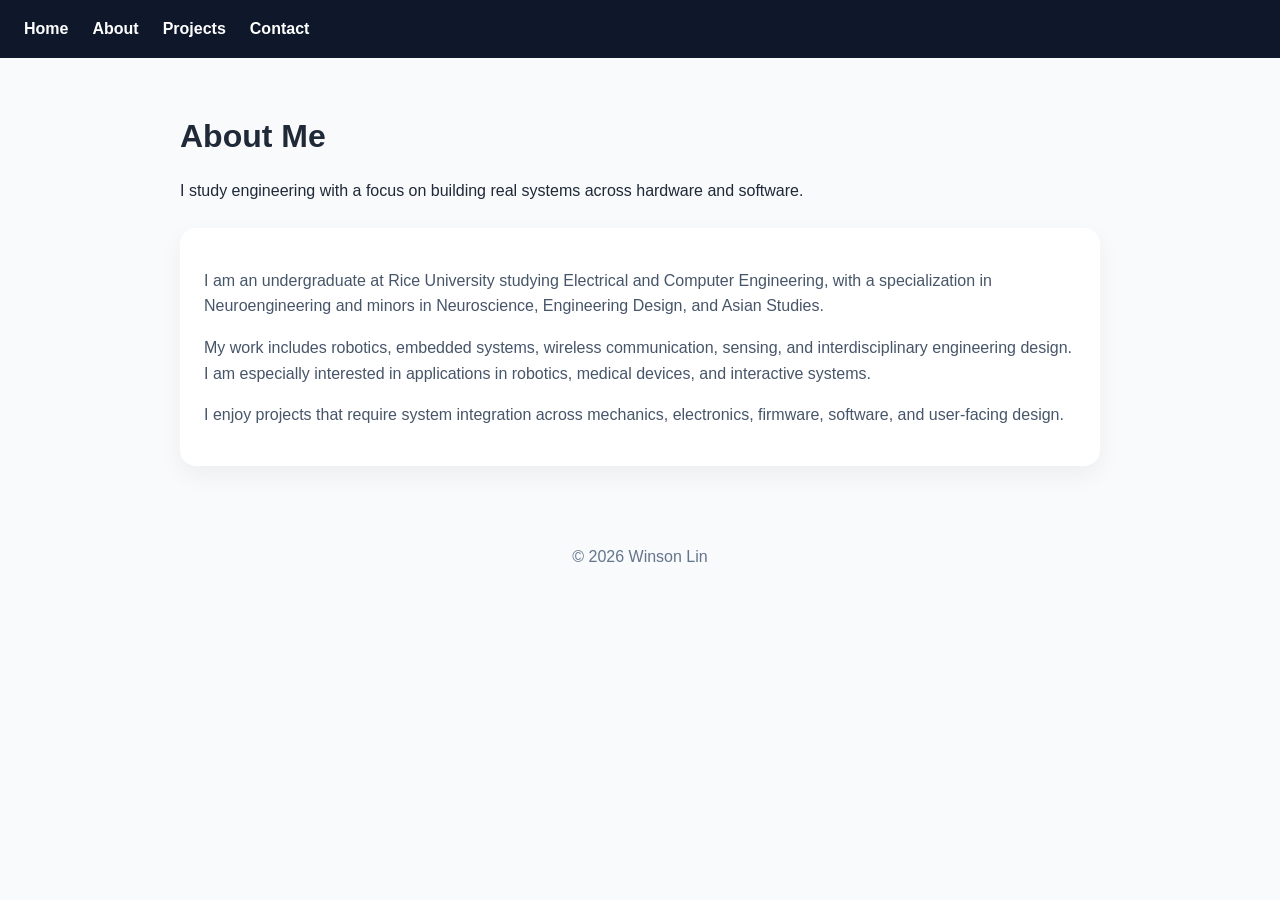
==== about.html @ d6f11815 "aesthetics" ====
<!DOCTYPE html>
<html lang="en">
<head>
    <meta charset="UTF-8">
    <meta name="viewport" content="width=device-width, initial-scale=1.0">
    <title>About | Winson Lin</title>
    <link rel="stylesheet" href="style.css">
</head>
<body>
    <nav class="navbar">
        <ul>
            <li><a href="index.html">Home</a></li>
            <li><a href="about.html">About</a></li>
            <li><a href="projects.html">Projects</a></li>
            <li><a href="contact.html">Contact</a></li>
        </ul>
    </nav>

    <main class="container">
        <div class="page-header">
            <h1>About Me</h1>
            <p>I study engineering with a focus on building real systems across hardware and software.</p>
        </div>

        <div class="card">
            <p>
                I am an undergraduate at Rice University studying Electrical and Computer Engineering,
                with a specialization in Neuroengineering and minors in Neuroscience, Engineering Design,
                and Asian Studies.
            </p>
            <p>
                My work includes robotics, embedded systems, wireless communication, sensing, and
                interdisciplinary engineering design. I am especially interested in applications in
                robotics, medical devices, and interactive systems.
            </p>
            <p>
                I enjoy projects that require system integration across mechanics, electronics,
                firmware, software, and user-facing design.
            </p>
        </div>
    </main>

    <footer class="footer">
        <p>© 2026 Winson Lin</p>
    </footer>
</body>
</html>
---- style.css ----
* {
    box-sizing: border-box;
}

body {
    margin: 0;
    font-family: Arial, Helvetica, sans-serif;
    line-height: 1.6;
    color: #1f2937;
    background: #f8fafc;
}

a {
    color: #2563eb;
    text-decoration: none;
}

a:hover {
    text-decoration: underline;
}

.navbar {
    background: #0f172a;
    padding: 16px 24px;
}

.navbar ul {
    list-style: none;
    margin: 0;
    padding: 0;
    display: flex;
    gap: 24px;
    align-items: center;
}

.navbar a {
    color: white;
    font-weight: 600;
}

.container {
    max-width: 960px;
    margin: 0 auto;
    padding: 32px 20px;
}

.hero {
    background: white;
    border-radius: 16px;
    padding: 40px;
    box-shadow: 0 10px 30px rgba(0,0,0,0.06);
    margin-bottom: 28px;
}

.hero h1 {
    margin-top: 0;
    font-size: 2.5rem;
    line-height: 1.1;
}

.subtitle {
    font-size: 1.1rem;
    color: #475569;
    margin-bottom: 16px;
}

.button-row {
    display: flex;
    gap: 12px;
    flex-wrap: wrap;
    margin-top: 20px;
}

.button {
    display: inline-block;
    background: #2563eb;
    color: white;
    padding: 10px 16px;
    border-radius: 10px;
    font-weight: 600;
}

.button.secondary {
    background: #e2e8f0;
    color: #0f172a;
}

.section-title {
    font-size: 1.7rem;
    margin: 8px 0 18px;
}

.card-grid {
    display: grid;
    grid-template-columns: repeat(auto-fit, minmax(260px, 1fr));
    gap: 20px;
}

.card {
    background: white;
    border-radius: 16px;
    padding: 24px;
    box-shadow: 0 10px 24px rgba(0,0,0,0.05);
}

.card h3 {
    margin-top: 0;
    margin-bottom: 10px;
}

.card p {
    margin-bottom: 14px;
    color: #475569;
}

.footer {
    text-align: center;
    color: #64748b;
    padding: 30px 20px 40px;
}

.page-header {
    margin-bottom: 24px;
}

.page-header h1 {
    margin-bottom: 8px;
}

.list {
    padding-left: 20px;
}

.contact-box {
    background: white;
    border-radius: 16px;
    padding: 24px;
    box-shadow: 0 10px 24px rgba(0,0,0,0.05);
}
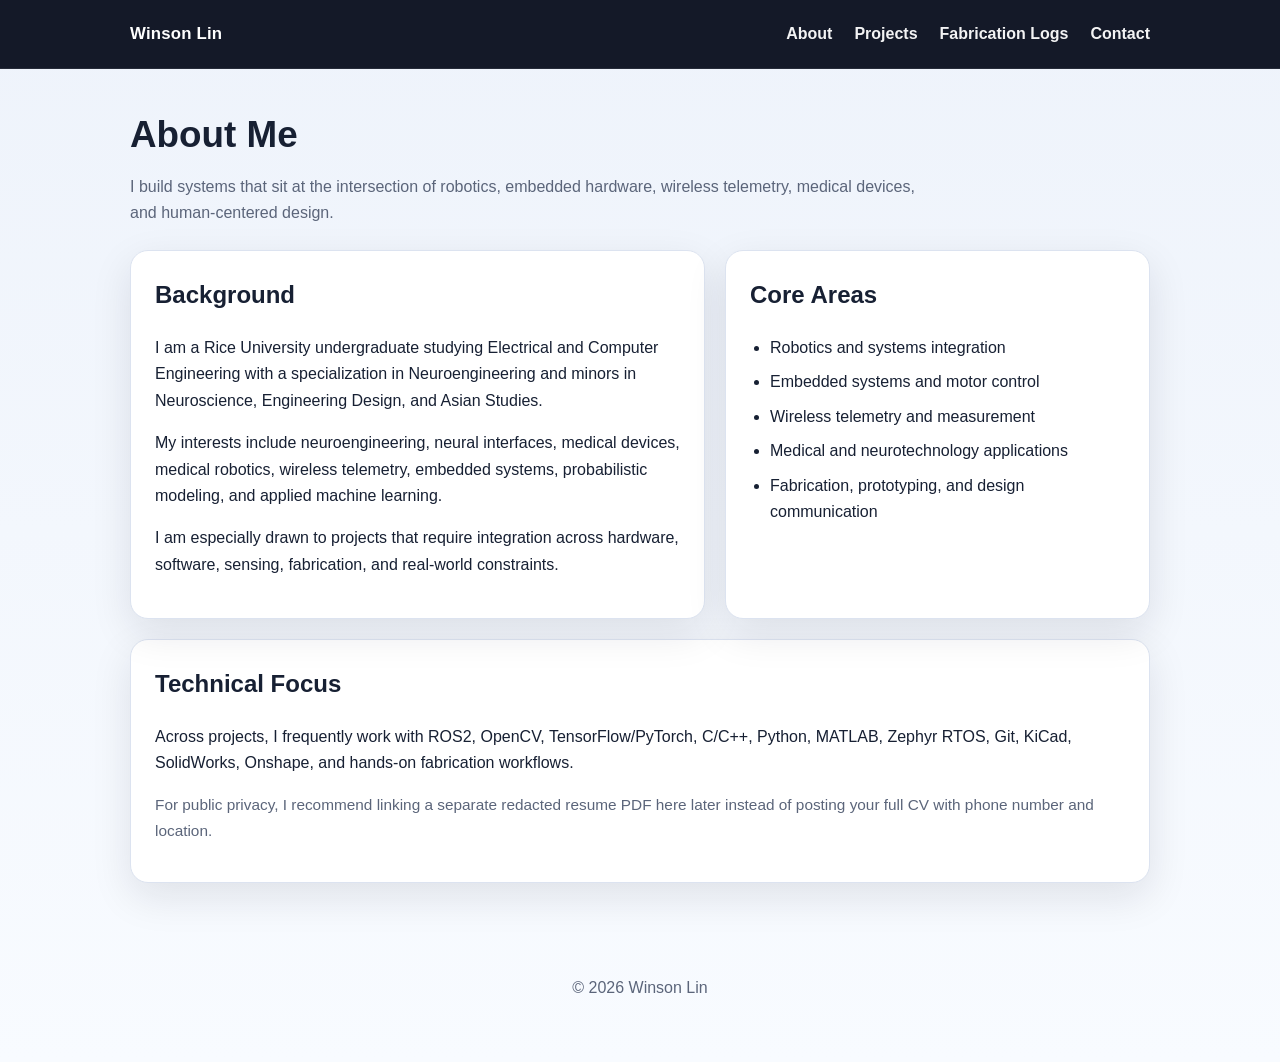
==== commit 176a203b: "separation" ====
--- a/about.html
+++ b/about.html
@@ -8,36 +8,67 @@
 </head>
 <body>
     <nav class="navbar">
-        <ul>
-            <li><a href="index.html">Home</a></li>
-            <li><a href="about.html">About</a></li>
-            <li><a href="projects.html">Projects</a></li>
-            <li><a href="contact.html">Contact</a></li>
-        </ul>
+        <div class="nav-inner">
+            <a class="brand" href="index.html">Winson Lin</a>
+            <ul class="nav-links">
+                <li><a href="about.html">About</a></li>
+                <li><a href="projects.html">Projects</a></li>
+                <li><a href="fabrication-logs.html">Fabrication Logs</a></li>
+                <li><a href="contact.html">Contact</a></li>
+            </ul>
+        </div>
     </nav>
 
     <main class="container">
         <div class="page-header">
             <h1>About Me</h1>
-            <p>I study engineering with a focus on building real systems across hardware and software.</p>
+            <p>
+                I build systems that sit at the intersection of robotics, embedded hardware, wireless telemetry,
+                medical devices, and human-centered design.
+            </p>
         </div>
 
-        <div class="card">
+        <div class="two-col">
+            <section class="panel">
+                <h2>Background</h2>
+                <p>
+                    I am a Rice University undergraduate studying Electrical and Computer Engineering with
+                    a specialization in Neuroengineering and minors in Neuroscience, Engineering Design,
+                    and Asian Studies.
+                </p>
+                <p>
+                    My interests include neuroengineering, neural interfaces, medical devices, medical robotics,
+                    wireless telemetry, embedded systems, probabilistic modeling, and applied machine learning.
+                </p>
+                <p>
+                    I am especially drawn to projects that require integration across hardware, software,
+                    sensing, fabrication, and real-world constraints.
+                </p>
+            </section>
+
+            <aside class="panel">
+                <h2>Core Areas</h2>
+                <ul class="list">
+                    <li>Robotics and systems integration</li>
+                    <li>Embedded systems and motor control</li>
+                    <li>Wireless telemetry and measurement</li>
+                    <li>Medical and neurotechnology applications</li>
+                    <li>Fabrication, prototyping, and design communication</li>
+                </ul>
+            </aside>
+        </div>
+
+        <section class="panel">
+            <h2>Technical Focus</h2>
             <p>
-                I am an undergraduate at Rice University studying Electrical and Computer Engineering,
-                with a specialization in Neuroengineering and minors in Neuroscience, Engineering Design,
-                and Asian Studies.
+                Across projects, I frequently work with ROS2, OpenCV, TensorFlow/PyTorch, C/C++, Python,
+                MATLAB, Zephyr RTOS, Git, KiCad, SolidWorks, Onshape, and hands-on fabrication workflows.
             </p>
-            <p>
-                My work includes robotics, embedded systems, wireless communication, sensing, and
-                interdisciplinary engineering design. I am especially interested in applications in
-                robotics, medical devices, and interactive systems.
+            <p class="note">
+                For public privacy, I recommend linking a separate redacted resume PDF here later instead of posting
+                your full CV with phone number and location.
             </p>
-            <p>
-                I enjoy projects that require system integration across mechanics, electronics,
-                firmware, software, and user-facing design.
-            </p>
-        </div>
+        </section>
     </main>
 
     <footer class="footer">
--- a/style.css
+++ b/style.css
@@ -1,17 +1,35 @@
 * {
     box-sizing: border-box;
+}
+
+:root {
+    --bg: #0b1020;
+    --bg-soft: #121933;
+    --panel: #ffffff;
+    --panel-soft: #f6f8fc;
+    --text: #172033;
+    --muted: #5b657a;
+    --accent: #2563eb;
+    --accent-dark: #1d4ed8;
+    --border: #dce3f0;
+    --shadow: 0 14px 40px rgba(15, 23, 42, 0.10);
+    --maxw: 1060px;
+}
+
+html {
+    scroll-behavior: smooth;
 }
 
 body {
     margin: 0;
     font-family: Arial, Helvetica, sans-serif;
-    line-height: 1.6;
-    color: #1f2937;
-    background: #f8fafc;
+    background: linear-gradient(180deg, #eef3fb 0%, #f8fbff 100%);
+    color: var(--text);
+    line-height: 1.65;
 }
 
 a {
-    color: #2563eb;
+    color: var(--accent);
     text-decoration: none;
 }
 
@@ -20,103 +38,171 @@
 }
 
 .navbar {
-    background: #0f172a;
-    padding: 16px 24px;
-}
-
-.navbar ul {
+    background: rgba(11, 16, 32, 0.96);
+    color: white;
+    position: sticky;
+    top: 0;
+    z-index: 10;
+    backdrop-filter: blur(8px);
+    border-bottom: 1px solid rgba(255,255,255,0.08);
+}
+
+.nav-inner {
+    max-width: var(--maxw);
+    margin: 0 auto;
+    padding: 0 20px;
+    min-height: 68px;
+    display: flex;
+    align-items: center;
+    justify-content: space-between;
+}
+
+.brand {
+    color: white;
+    font-weight: 700;
+    font-size: 1.05rem;
+    letter-spacing: 0.2px;
+}
+
+.nav-links {
     list-style: none;
+    display: flex;
+    gap: 22px;
+    padding: 0;
     margin: 0;
-    padding: 0;
-    display: flex;
-    gap: 24px;
-    align-items: center;
-}
-
-.navbar a {
+    flex-wrap: wrap;
+}
+
+.nav-links a {
     color: white;
     font-weight: 600;
+    opacity: 0.95;
 }
 
 .container {
-    max-width: 960px;
+    max-width: var(--maxw);
     margin: 0 auto;
-    padding: 32px 20px;
+    padding: 36px 20px 48px;
 }
 
 .hero {
-    background: white;
-    border-radius: 16px;
-    padding: 40px;
-    box-shadow: 0 10px 30px rgba(0,0,0,0.06);
+    background: linear-gradient(135deg, #0f172a 0%, #172554 100%);
+    color: white;
+    border-radius: 22px;
+    padding: 48px 36px;
+    box-shadow: var(--shadow);
     margin-bottom: 28px;
 }
 
 .hero h1 {
-    margin-top: 0;
-    font-size: 2.5rem;
-    line-height: 1.1;
-}
-
-.subtitle {
+    margin: 0 0 14px;
+    font-size: 2.8rem;
+    line-height: 1.08;
+}
+
+.hero .subtitle {
     font-size: 1.1rem;
-    color: #475569;
-    margin-bottom: 16px;
+    opacity: 0.92;
+    margin-bottom: 18px;
+    max-width: 760px;
+}
+
+.hero p {
+    max-width: 760px;
+    margin-bottom: 0;
 }
 
 .button-row {
     display: flex;
     gap: 12px;
     flex-wrap: wrap;
-    margin-top: 20px;
+    margin-top: 24px;
 }
 
 .button {
     display: inline-block;
-    background: #2563eb;
-    color: white;
-    padding: 10px 16px;
-    border-radius: 10px;
-    font-weight: 600;
+    padding: 11px 16px;
+    border-radius: 12px;
+    font-weight: 700;
+    transition: 0.2s ease;
+}
+
+.button.primary {
+    background: white;
+    color: #0f172a;
+}
+
+.button.primary:hover {
+    background: #e8eefc;
+    text-decoration: none;
 }
 
 .button.secondary {
-    background: #e2e8f0;
-    color: #0f172a;
-}
-
-.section-title {
-    font-size: 1.7rem;
-    margin: 8px 0 18px;
+    background: rgba(255,255,255,0.12);
+    color: white;
+    border: 1px solid rgba(255,255,255,0.18);
+}
+
+.button.secondary:hover {
+    background: rgba(255,255,255,0.18);
+    text-decoration: none;
+}
+
+.section {
+    margin-top: 24px;
+}
+
+.section h2 {
+    margin: 0 0 14px;
+    font-size: 1.8rem;
+}
+
+.section-intro {
+    color: var(--muted);
+    max-width: 820px;
+    margin-bottom: 20px;
 }
 
 .card-grid {
     display: grid;
-    grid-template-columns: repeat(auto-fit, minmax(260px, 1fr));
-    gap: 20px;
+    grid-template-columns: repeat(auto-fit, minmax(280px, 1fr));
+    gap: 18px;
 }
 
 .card {
-    background: white;
-    border-radius: 16px;
-    padding: 24px;
-    box-shadow: 0 10px 24px rgba(0,0,0,0.05);
+    background: var(--panel);
+    border: 1px solid var(--border);
+    border-radius: 18px;
+    padding: 22px;
+    box-shadow: var(--shadow);
 }
 
 .card h3 {
     margin-top: 0;
     margin-bottom: 10px;
+    font-size: 1.18rem;
 }
 
 .card p {
+    color: var(--muted);
     margin-bottom: 14px;
-    color: #475569;
-}
-
-.footer {
-    text-align: center;
-    color: #64748b;
-    padding: 30px 20px 40px;
+}
+
+.tag-row {
+    display: flex;
+    flex-wrap: wrap;
+    gap: 8px;
+    margin-top: 10px;
+    margin-bottom: 14px;
+}
+
+.tag {
+    font-size: 0.9rem;
+    background: #eaf1ff;
+    color: #1e3a8a;
+    border-radius: 999px;
+    padding: 6px 10px;
+    font-weight: 600;
 }
 
 .page-header {
@@ -124,16 +210,109 @@
 }
 
 .page-header h1 {
-    margin-bottom: 8px;
+    margin: 0 0 8px;
+    font-size: 2.3rem;
+}
+
+.page-header p {
+    margin: 0;
+    color: var(--muted);
+    max-width: 800px;
+}
+
+.panel {
+    background: var(--panel);
+    border: 1px solid var(--border);
+    border-radius: 18px;
+    padding: 24px;
+    box-shadow: var(--shadow);
+    margin-bottom: 20px;
+}
+
+.panel h2,
+.panel h3 {
+    margin-top: 0;
+}
+
+.two-col {
+    display: grid;
+    grid-template-columns: 1.15fr 0.85fr;
+    gap: 20px;
 }
 
 .list {
     padding-left: 20px;
-}
-
-.contact-box {
-    background: white;
+    margin: 10px 0 0;
+}
+
+.list li {
+    margin-bottom: 8px;
+}
+
+.kicker {
+    display: inline-block;
+    margin-bottom: 10px;
+    font-size: 0.9rem;
+    font-weight: 700;
+    letter-spacing: 0.4px;
+    text-transform: uppercase;
+    color: var(--accent-dark);
+}
+
+.footer {
+    max-width: var(--maxw);
+    margin: 0 auto;
+    padding: 8px 20px 44px;
+    color: var(--muted);
+    text-align: center;
+}
+
+.note {
+    color: var(--muted);
+    font-size: 0.96rem;
+}
+
+.link-list {
+    display: grid;
+    gap: 14px;
+}
+
+.link-card {
+    background: var(--panel);
+    border: 1px solid var(--border);
     border-radius: 16px;
-    padding: 24px;
-    box-shadow: 0 10px 24px rgba(0,0,0,0.05);
+    padding: 18px;
+    box-shadow: var(--shadow);
+}
+
+.link-card h3 {
+    margin: 0 0 8px;
+    font-size: 1.05rem;
+}
+
+.link-card p {
+    margin: 0;
+    color: var(--muted);
+}
+
+@media (max-width: 860px) {
+    .two-col {
+        grid-template-columns: 1fr;
+    }
+
+    .hero {
+        padding: 36px 24px;
+    }
+
+    .hero h1 {
+        font-size: 2.2rem;
+    }
+
+    .nav-inner {
+        padding-top: 12px;
+        padding-bottom: 12px;
+        align-items: flex-start;
+        flex-direction: column;
+        gap: 12px;
+    }
 }
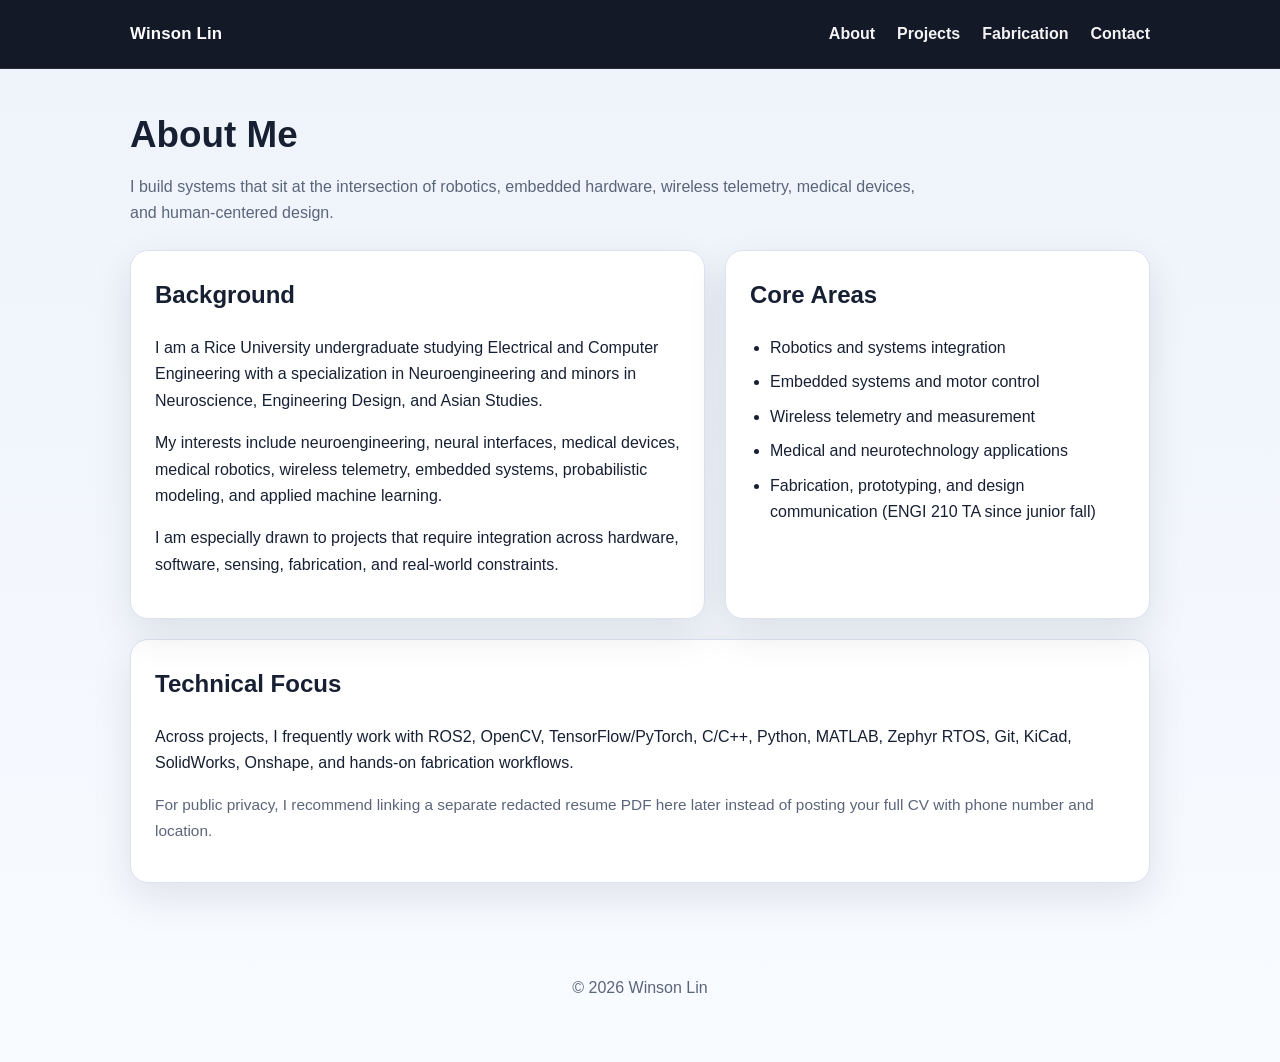
==== commit 664f1d90: "fabrication update" ====
--- a/about.html
+++ b/about.html
@@ -13,7 +13,7 @@
             <ul class="nav-links">
                 <li><a href="about.html">About</a></li>
                 <li><a href="projects.html">Projects</a></li>
-                <li><a href="fabrication-logs.html">Fabrication Logs</a></li>
+                <li><a href="fabrication.html">Fabrication</a></li>
                 <li><a href="contact.html">Contact</a></li>
             </ul>
         </div>
@@ -53,7 +53,7 @@
                     <li>Embedded systems and motor control</li>
                     <li>Wireless telemetry and measurement</li>
                     <li>Medical and neurotechnology applications</li>
-                    <li>Fabrication, prototyping, and design communication</li>
+                    <li>Fabrication, prototyping, and design communication (ENGI 210 TA since junior fall)</li>
                 </ul>
             </aside>
         </div>
--- a/style.css
+++ b/style.css
@@ -295,6 +295,121 @@
     color: var(--muted);
 }
 
+.fabrication-page {
+    padding-bottom: 56px;
+}
+
+.fabrication-hero {
+    background: linear-gradient(135deg, rgba(37, 99, 235, 0.10), rgba(15, 23, 42, 0.04));
+    border: 1px solid rgba(37, 99, 235, 0.14);
+    border-radius: 24px;
+    padding: 28px;
+}
+
+.fabrication-hero h1 {
+    margin-bottom: 12px;
+}
+
+.fabrication-intro {
+    display: grid;
+    grid-template-columns: minmax(0, 1.2fr) minmax(240px, 0.8fr);
+    gap: 20px;
+    align-items: start;
+}
+
+.fabrication-intro p {
+    margin-bottom: 0;
+}
+
+.fabrication-tags {
+    margin: 0;
+    align-content: start;
+}
+
+.fabrication-grid {
+    display: grid;
+    grid-template-columns: repeat(auto-fit, minmax(250px, 1fr));
+    gap: 20px;
+}
+
+.fabrication-card {
+    background: var(--panel);
+    border: 1px solid var(--border);
+    border-radius: 24px;
+    box-shadow: var(--shadow);
+    overflow: hidden;
+    transition: transform 0.2s ease, box-shadow 0.2s ease, border-color 0.2s ease;
+}
+
+.fabrication-card:hover {
+    transform: translateY(-4px);
+    box-shadow: 0 18px 48px rgba(15, 23, 42, 0.14);
+    border-color: #c9d6f5;
+}
+
+.fabrication-card-link {
+    display: flex;
+    flex-direction: column;
+    height: 100%;
+    color: inherit;
+}
+
+.fabrication-card-link:hover {
+    text-decoration: none;
+}
+
+.fabrication-card-link:focus-visible {
+    outline: 3px solid rgba(37, 99, 235, 0.28);
+    outline-offset: -3px;
+}
+
+.fabrication-image-wrap {
+    padding: 18px 18px 0;
+}
+
+.fabrication-thumb {
+    width: 100%;
+    aspect-ratio: 1 / 1;
+    display: block;
+    object-fit: cover;
+    object-position: center;
+    border-radius: 20px;
+    background: linear-gradient(180deg, #edf3ff 0%, #dce7fb 100%);
+}
+
+.fabrication-card-body {
+    display: flex;
+    flex: 1;
+    flex-direction: column;
+    gap: 10px;
+    padding: 18px 20px 22px;
+}
+
+.fabrication-card-body h3 {
+    margin: 0;
+    font-size: 1.15rem;
+    line-height: 1.28;
+}
+
+.fabrication-card-body p {
+    margin: 0;
+    color: var(--muted);
+}
+
+.fabrication-card-meta {
+    font-size: 0.8rem;
+    font-weight: 700;
+    letter-spacing: 0.08em;
+    text-transform: uppercase;
+    color: var(--accent-dark);
+}
+
+.fabrication-card-cta {
+    margin-top: auto;
+    font-weight: 700;
+    color: var(--accent);
+}
+
 @media (max-width: 860px) {
     .two-col {
         grid-template-columns: 1fr;
@@ -315,4 +430,22 @@
         flex-direction: column;
         gap: 12px;
     }
-}+
+    .fabrication-intro {
+        grid-template-columns: 1fr;
+    }
+}
+
+@media (max-width: 560px) {
+    .fabrication-hero {
+        padding: 24px 20px;
+    }
+
+    .fabrication-image-wrap {
+        padding: 16px 16px 0;
+    }
+
+    .fabrication-card-body {
+        padding: 16px 18px 20px;
+    }
+}
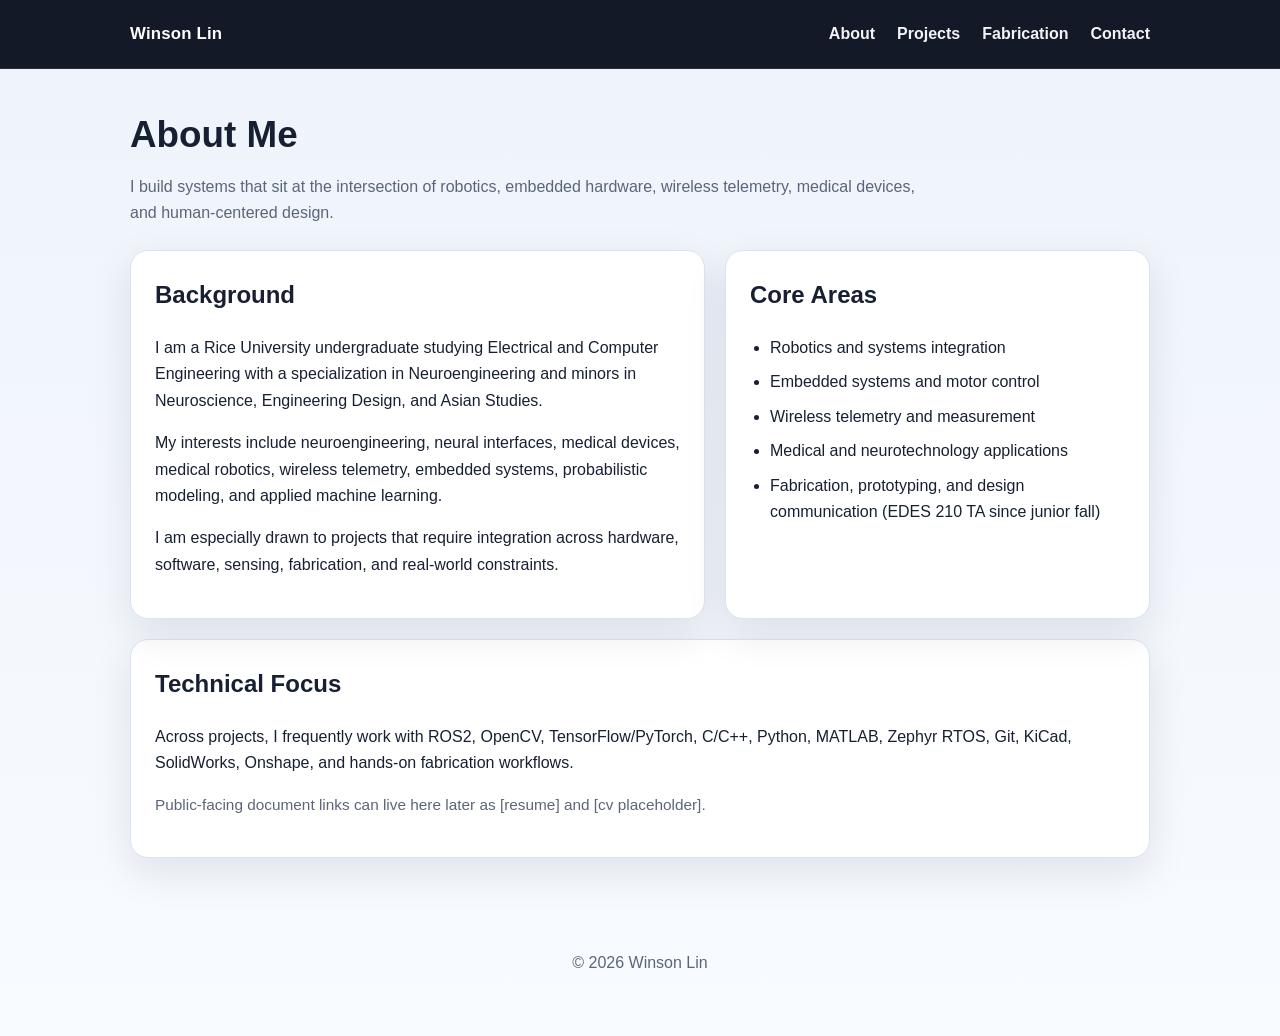
==== commit 03339030: "clean up placeholder" ====
--- a/about.html
+++ b/about.html
@@ -53,7 +53,7 @@
                     <li>Embedded systems and motor control</li>
                     <li>Wireless telemetry and measurement</li>
                     <li>Medical and neurotechnology applications</li>
-                    <li>Fabrication, prototyping, and design communication (ENGI 210 TA since junior fall)</li>
+                    <li>Fabrication, prototyping, and design communication (EDES 210 TA since junior fall)</li>
                 </ul>
             </aside>
         </div>
@@ -65,8 +65,7 @@
                 MATLAB, Zephyr RTOS, Git, KiCad, SolidWorks, Onshape, and hands-on fabrication workflows.
             </p>
             <p class="note">
-                For public privacy, I recommend linking a separate redacted resume PDF here later instead of posting
-                your full CV with phone number and location.
+                Public-facing document links can live here later as [resume] and [cv placeholder].
             </p>
         </section>
     </main>
@@ -75,4 +74,4 @@
         <p>© 2026 Winson Lin</p>
     </footer>
 </body>
-</html>+</html>
--- a/style.css
+++ b/style.css
@@ -112,6 +112,43 @@
     margin-bottom: 0;
 }
 
+.hero-split {
+    display: grid;
+    grid-template-columns: minmax(0, 1.35fr) minmax(240px, 0.65fr);
+    gap: 28px;
+    align-items: center;
+}
+
+.hero-copy {
+    min-width: 0;
+}
+
+.hero-kicker {
+    color: rgba(255, 255, 255, 0.75);
+}
+
+.hero-media {
+    display: flex;
+    justify-content: center;
+}
+
+.hero-photo-card {
+    width: min(100%, 320px);
+    padding: 14px;
+    border-radius: 28px;
+    background: linear-gradient(180deg, rgba(255, 255, 255, 0.18), rgba(255, 255, 255, 0.08));
+    border: 1px solid rgba(255, 255, 255, 0.16);
+    box-shadow: 0 22px 50px rgba(9, 14, 30, 0.28);
+}
+
+.hero-photo {
+    width: 100%;
+    aspect-ratio: 1 / 1;
+    display: block;
+    object-fit: cover;
+    border-radius: 22px;
+}
+
 .button-row {
     display: flex;
     gap: 12px;
@@ -146,6 +183,31 @@
 .button.secondary:hover {
     background: rgba(255,255,255,0.18);
     text-decoration: none;
+}
+
+.hero-docs {
+    display: flex;
+    flex-wrap: wrap;
+    gap: 10px;
+    margin-top: 16px;
+}
+
+.doc-pill {
+    display: inline-flex;
+    align-items: center;
+    padding: 9px 13px;
+    border-radius: 999px;
+    font-size: 0.92rem;
+    font-weight: 700;
+    color: #f5f8ff;
+    background: rgba(255, 255, 255, 0.10);
+    border: 1px solid rgba(255, 255, 255, 0.18);
+}
+
+.doc-pill-light {
+    color: var(--accent-dark);
+    background: #edf3ff;
+    border-color: #d7e4ff;
 }
 
 .section {
@@ -410,6 +472,83 @@
     color: var(--accent);
 }
 
+.projects-page {
+    padding-bottom: 56px;
+}
+
+.project-jump-links {
+    display: flex;
+    flex-wrap: wrap;
+    gap: 10px;
+    margin-bottom: 18px;
+}
+
+.project-jump-link {
+    display: inline-flex;
+    align-items: center;
+    padding: 10px 14px;
+    border-radius: 999px;
+    background: #edf3ff;
+    border: 1px solid #d7e4ff;
+    color: var(--accent-dark);
+    font-weight: 700;
+}
+
+.project-jump-link:hover {
+    text-decoration: none;
+    background: #e3edff;
+}
+
+.project-accordion {
+    display: grid;
+    gap: 18px;
+}
+
+.project-group {
+    background: var(--panel);
+    border: 1px solid var(--border);
+    border-radius: 20px;
+    box-shadow: var(--shadow);
+    overflow: hidden;
+}
+
+.project-group summary {
+    list-style: none;
+    display: flex;
+    align-items: center;
+    justify-content: space-between;
+    gap: 18px;
+    padding: 20px 22px;
+    font-size: 1.15rem;
+    font-weight: 700;
+    cursor: pointer;
+}
+
+.project-group summary::-webkit-details-marker {
+    display: none;
+}
+
+.project-group summary::after {
+    content: "+";
+    margin-left: auto;
+    color: var(--accent-dark);
+    font-size: 1.15rem;
+}
+
+.project-group[open] summary::after {
+    content: "-";
+}
+
+.project-group-meta {
+    font-size: 0.92rem;
+    font-weight: 600;
+    color: var(--muted);
+}
+
+.project-group-content {
+    padding: 0 22px 22px;
+}
+
 @media (max-width: 860px) {
     .two-col {
         grid-template-columns: 1fr;
@@ -417,6 +556,10 @@
 
     .hero {
         padding: 36px 24px;
+    }
+
+    .hero-split {
+        grid-template-columns: 1fr;
     }
 
     .hero h1 {
@@ -437,6 +580,14 @@
 }
 
 @media (max-width: 560px) {
+    .hero {
+        padding: 28px 20px;
+    }
+
+    .hero-photo-card {
+        max-width: 240px;
+    }
+
     .fabrication-hero {
         padding: 24px 20px;
     }
@@ -448,4 +599,10 @@
     .fabrication-card-body {
         padding: 16px 18px 20px;
     }
-}
+
+    .project-group summary,
+    .project-group-content {
+        padding-left: 18px;
+        padding-right: 18px;
+    }
+}
